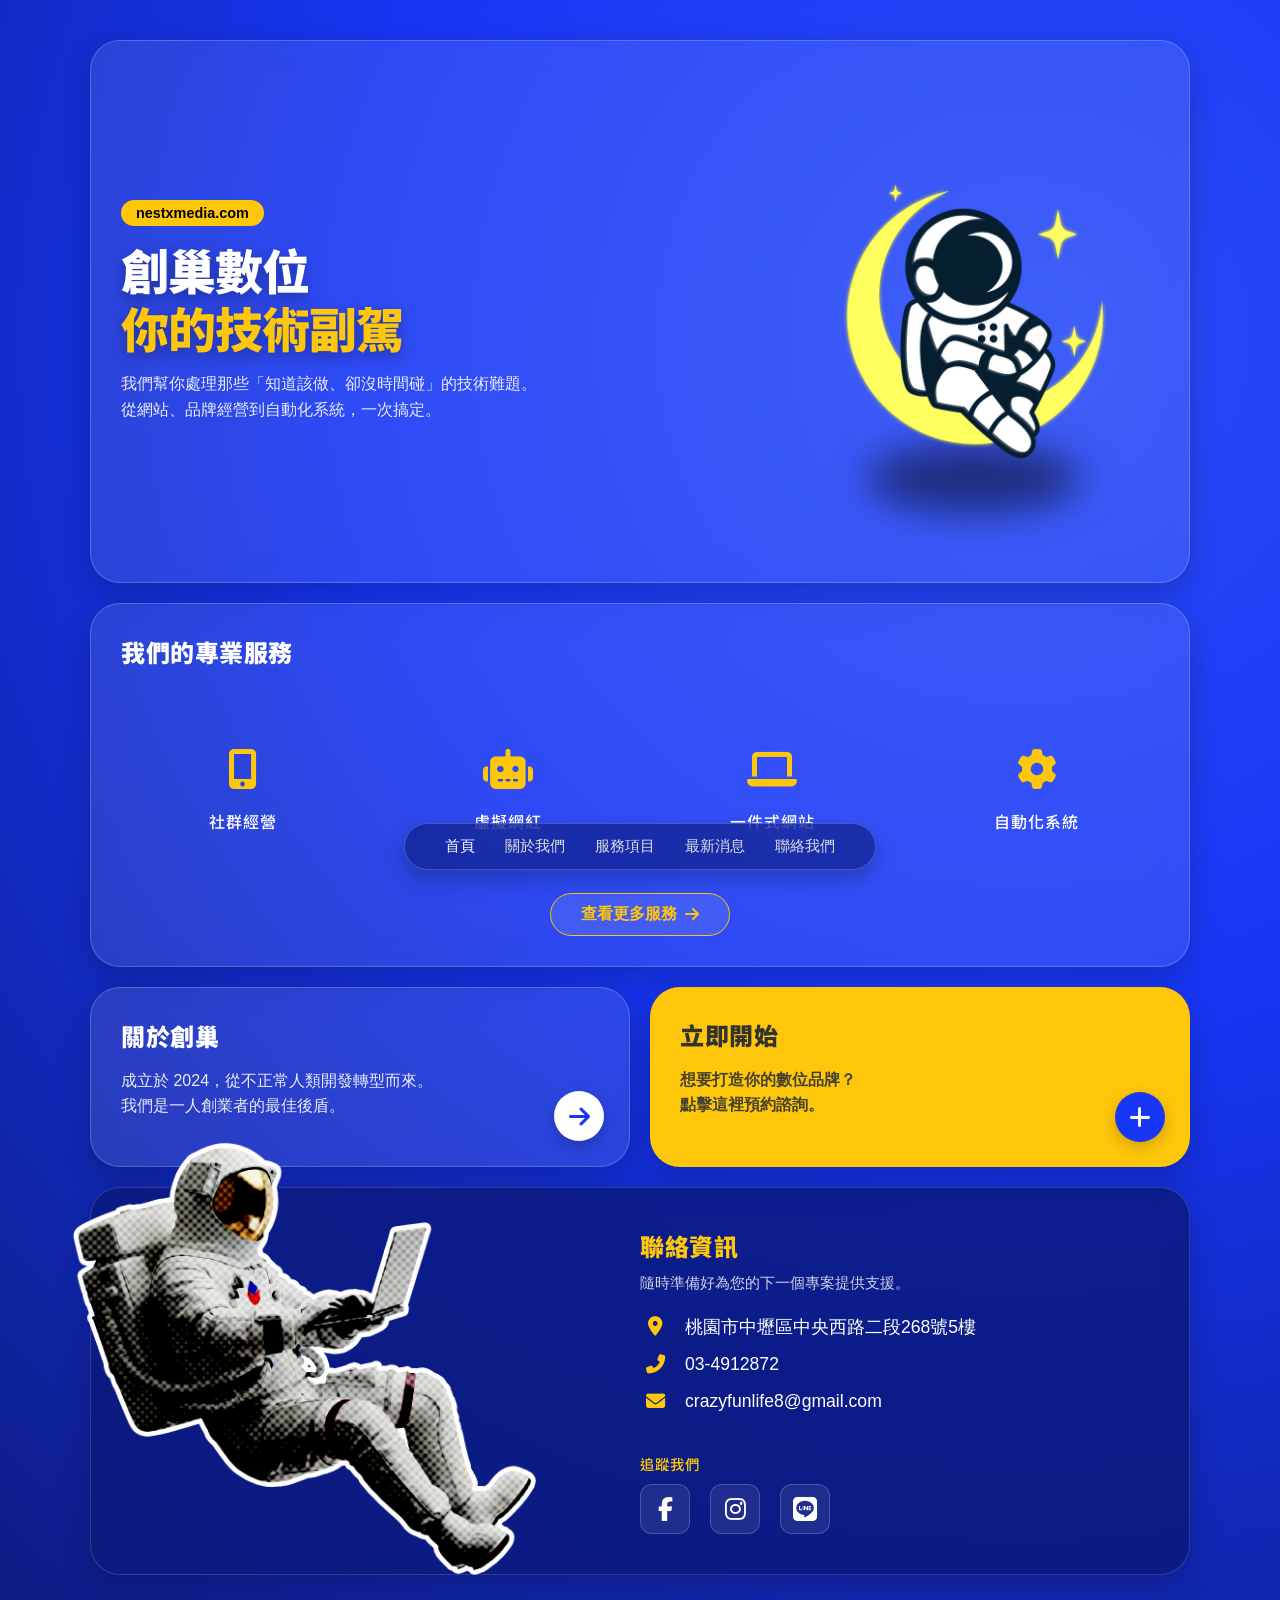
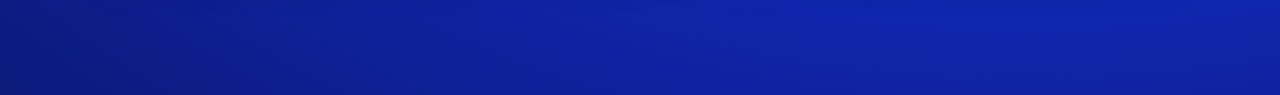
==== index.html @ 47470624 "add icon" ====
<!DOCTYPE html>
<html lang="zh-TW">
<head>
    <meta charset="UTF-8">
    <meta name="viewport" content="width=device-width, initial-scale=1.0">
    <title>創巢數位 | 你的技術副駕</title>
    
    <link rel="stylesheet" href="https://cdnjs.cloudflare.com/ajax/libs/font-awesome/6.4.0/css/all.min.css">
    <link rel="icon" href="image/icon.png" sizes="16x16">
    <link rel="apple-touch-icon" href="image/icon.png">
    <meta name="msapplication-TileImage" content="image/icon.png">
    <link rel="preconnect" href="https://fonts.googleapis.com">
    <link rel="preconnect" href="https://fonts.gstatic.com" crossorigin>
    <link href="https://fonts.googleapis.com/css2?family=Noto+Sans+TC:wght@400;500;900&display=swap" rel="stylesheet">
    <link rel="stylesheet" href="CSS/index.css">
    <script type="application/ld+json">
        {
        "@context": "https://schema.org",
        "@type": "Organization",
        "name": "NestX Media",
        "url": "https://www.nestxmedia.com",
        "logo": "https://www.nestxmedia.com/images/logo.png",
        "description": "創巢數位行銷，專業媒體製作與數位方案開發",
        "contactPoint": {
            "@type": "ContactPoint",
            "telephone": "+886-xxx-xxx-xxx",
            "contactType": "customer service"
            }
        }
    </script>
</head>
<body>

    <div class="bento-container">
        
        <div class="card hero-card">
            <div class="hero-text-content">
                <span class="tag">nestxmedia.com</span>
                <h1>創巢數位<br><span>你的技術副駕</span></h1>
                <p>
                    我們幫你處理那些「知道該做、卻沒時間碰」的技術難題。<br>
                    從網站、品牌經營到自動化系統，一次搞定。
                </p>
            </div>
            <img src="image/logo.webp" alt="創巢太空人" class="main-mascot">
        </div>

        <div class="card services-card">
            <div class="services-title">
                <h3>我們的專業服務</h3>
            </div>
            
            <div class="services-grid">
                
                <a href="social.html" class="service-item">
                    <div class="icon-box">
                        <i class="default-icon fas fa-mobile-alt"></i>
                        <i class="hover-icon fas fa-money-bill-wave"></i>
                    </div>
                    <h4>社群經營</h4>
                </a>

                <a href="virtual.html" class="service-item">
                    <div class="icon-box">
                        <i class="default-icon fas fa-robot"></i>
                        <i class="hover-icon fas fa-user-astronaut"></i>
                    </div>
                    <h4>虛擬網紅</h4>
                </a>

                <a href="website.html" class="service-item">
                    <div class="icon-box">
                        <i class="default-icon fas fa-laptop"></i>
                        <i class="hover-icon fas fa-window-maximize"></i>
                    </div>
                    <h4>一件式網站</h4>
                </a>

                <a href="system.html" class="service-item">
                    <div class="icon-box">
                        <i class="default-icon fas fa-cog"></i>
                        <i class="hover-icon fas fa-cogs"></i>
                    </div>
                    <h4>自動化系統</h4>
                </a>

            </div>
            
            <a href="services.html" class="btn-view-more">查看更多服務 <i class="fas fa-arrow-right"></i></a>
        </div>

        <div class="card about-card">
            <h3>關於創巢</h3>
            <p>成立於 2024，從不正常人類開發轉型而來。<br>我們是一人創業者的最佳後盾。</p>
            <a href="about.html" class="btn-circle"><i class="fas fa-arrow-right"></i></a>
        </div>

        <div class="card contact-cta-card">
            <h3>立即開始</h3>
            <p style="color:#333; font-weight:600;">想要打造你的數位品牌？<br>點擊這裡預約諮詢。</p>
            <a href="https://line.me/R/ti/p/@604vqsva" class="btn-circle" style="background:#1736F5; color:#fff;">
                <i class="fas fa-plus"></i>
            </a>
        </div>

        <div class="card footer-contact">
            <img src="image/astronaut_07.png" alt="創巢太空人操作電腦" class="corner-astronaut">

            <div class="footer-content-wrapper">
                
                <div class="footer-text-group">
                    <h3 style="color:var(--accent-yellow); margin-bottom: 8px;">聯絡資訊</h3>
                    <p style="opacity: 0.8; margin-bottom: 20px; font-size: 0.95rem;">隨時準備好為您的下一個專案提供支援。</p>
                    
                    <ul class="contact-list">
                        <li>
                            <i class="fas fa-map-marker-alt"></i> 
                            <span>桃園市中壢區中央西路二段268號5樓</span>
                        </li>
                        <li>
                            <i class="fas fa-phone-alt"></i> 
                            <a href="tel:03-4912872">03-4912872</a>
                        </li>
                        <li>
                            <i class="fas fa-envelope"></i> 
                            <a href="mailto:crazyfunlife8@gmail.com">crazyfunlife8@gmail.com</a>
                        </li>
                    </ul>
                </div>

                <div class="footer-social-group">
                    <h4 style="font-weight: 500; font-size: 0.9rem; color: var(--accent-yellow); margin-bottom: 10px; display:block;">追蹤我們</h4>
                    <div class="social-links">
                        <a href="https://www.facebook.com/nest.x.24/" target="_blank" class="social-btn fb" title="Facebook">
                            <i class="fab fa-facebook-f"></i>
                        </a>
                        <a href="https://www.instagram.com/e04boss_/" target="_blank" class="social-btn ig" title="Instagram">
                            <i class="fab fa-instagram"></i>
                        </a>
                        <a href="https://line.me/R/ti/p/@604vqsva" target="_blank" class="social-btn line" title="LINE">
                            <i class="fab fa-line"></i>
                        </a>
                    </div>
                </div>

            </div>
        </div>

    </div>

    <nav class="dock-nav">
        <a href="index.html" class="active">首頁</a>
        
        <a href="about.html">關於我們</a>
        <a href="services.html">服務項目</a>
        <a href="news.html">最新消息</a>
        <a href="contact.html">聯絡我們</a>
    </nav>

</body>
</html>
---- CSS/index.css ----
/* --- 1. 核心設定 --- */
:root {
    --brand-blue: #1736F5;      /* 你的品牌藍 */
    --brand-dark: #0b1a7a;      /* 深藍陰影用 */
    --accent-yellow: #FFC709;   /* 你的品牌黃 */
    --card-bg: rgba(255, 255, 255, 0.1); /* 玻璃質感背景 */
    --card-border: rgba(255, 255, 255, 0.2);
    --text-white: #ffffff;
    --text-gray: #DEDEDE;
}

* { box-sizing: border-box; margin: 0; padding: 0; }

body {
    background-color: var(--brand-blue);
    background-image: radial-gradient(circle at 80% 20%, #2a4df8 0%, var(--brand-blue) 40%, var(--brand-dark) 100%);
    font-family: 'PingFang TC', 'Microsoft JhengHei', sans-serif;
    color: var(--text-white);
    min-height: 100vh;
    padding: 20px;
    display: flex;
    justify-content: center;
    align-items: flex-start;
    padding-bottom: 120px; 
    overflow-x: hidden; 
}

/* --- 2. Bento Grid 佈局 --- */
.bento-container {
    display: grid;
    grid-template-columns: repeat(4, 1fr); 
    grid-auto-rows: minmax(180px, auto);
    gap: 20px;
    width: 100%;
    max-width: 1100px;
    margin-top: 20px;
}

.card {
    background: var(--card-bg);
    backdrop-filter: blur(15px);
    -webkit-backdrop-filter: blur(15px);
    border: 1px solid var(--card-border);
    border-radius: 30px;
    padding: 30px;
    position: relative;
    overflow: hidden; 
    box-shadow: 0 10px 30px rgba(0,0,0,0.2);
    transition: transform 0.3s, box-shadow 0.3s;
}

.card:hover { 
    transform: translateY(-5px);
    box-shadow: 0 15px 35px rgba(0,0,0,0.3);
}

/* --- 3. 個別區塊設定 --- */
.hero-card {
    grid-column: span 4;
    grid-row: span 2;
    display: flex;
    justify-content: space-between;
    align-items: center;
    padding-right: 0;
    overflow: visible; 
    min-height: 400px;
}

.hero-text-content {
    flex: 1;
    padding-right: 20px;
    z-index: 2;
}

.services-card {
    grid-column: span 4;
    display: flex;
    flex-direction: column;
    align-items: center;
    gap: 20px;
}

/* [修改] 標題區塊設定：增加下方間距，讓 icon 往下移 */
.services-title {
    width: 100%;
    text-align: left;
    margin-bottom: 40px; /* 從 10px 增加到 40px */
}

/* [修改] 服務項目網格設定：改用 Grid 以便對齊 */
.services-grid {
    display: grid; /* 改用 Grid */
    grid-template-columns: repeat(4, 1fr); /* 強制 4 欄等寬 */
    gap: 20px;
    width: 100%;
    justify-content: center; /* 讓整個網格置中 */
    align-items: flex-start;
    margin-bottom: 30px; /* 增加底部間距，與按鈕分開 */
}

.about-card { grid-column: span 2; }
.contact-cta-card { 
    grid-column: span 2; 
    background: var(--accent-yellow); 
    color: #333; 
    border: none;
}

/* --- 4. 動畫與圖片 --- */
@keyframes subtle-float {
    0%, 100% { transform: translateY(0) rotate(0deg); }
    50% { transform: translateY(-15px) rotate(1deg); }
}

.main-mascot {
    flex: 1;
    max-width: 50%;
    height: 120%;
    object-fit: contain;
    object-position: center right;
    transform-origin: center center;
    animation: subtle-float 6s ease-in-out infinite;
    pointer-events: none;
    margin-right: -5%; 
    margin-top: -5%;
}

/* --- 5. 字體設定 (重點修改區) --- */

/* H1 主標題 (維持特粗) */
h1 { 
    font-family: 'Noto Sans TC', sans-serif; 
    font-weight: 900; 
    font-size: 3rem; 
    line-height: 1.2; 
    text-shadow: 0 5px 15px rgba(0,0,0,0.3); 
    margin: 15px 0; 
    letter-spacing: -1px; 
}
h1 span { color: var(--accent-yellow); }

/* H3 區塊標題 (維持特粗) */
h3 { 
    font-family: 'Noto Sans TC', sans-serif; 
    font-weight: 900;
    font-size: 1.5rem; 
    margin-bottom: 15px; 
    letter-spacing: 0.5px;
}

/* H4 小標題 (服務項目：社群/網紅/網站/系統) - 修改為不粗 */
h4 {
    font-family: 'Noto Sans TC', sans-serif;
    font-weight: 500; /* 改成 500 (中等) 或 400 (一般) */
    letter-spacing: 1px; /* 增加一點字距讓細字更有質感 */
}

p { line-height: 1.6; opacity: 0.9; font-size: 1rem; }

.tag {
    background: var(--accent-yellow);
    color: #000;
    padding: 5px 15px;
    border-radius: 20px;
    font-weight: bold;
    font-size: 0.9rem;
    display: inline-block;
}

/* 圓形按鈕 */
.btn-circle {
    width: 50px; height: 50px;
    border-radius: 50%;
    background: #fff;
    color: var(--brand-blue);
    display: flex;
    align-items: center;
    justify-content: center;
    font-size: 1.5rem;
    text-decoration: none;
    position: absolute;
    bottom: 25px;
    right: 25px;
    box-shadow: 0 5px 15px rgba(0,0,0,0.2);
    transition: transform 0.3s;
}
.btn-circle i { display: block; line-height: inherit; }
.btn-circle:hover { transform: scale(1.1); }


/* --- 服務項目 Icon 切換特效 --- */
/* [修改] 項目設定：填滿格子並置中 */
.service-item {
    text-align: center;
    cursor: pointer;
    width: 100%;      /* 填滿 Grid 的一格 */
    display: flex;    /* 彈性盒模型 */
    flex-direction: column; /* 垂直排列 (圖在上字在下) */
    align-items: center;    /* 水平置中 */
    text-decoration: none;  /* 移除超連結底線 */
    color: inherit;         /* 繼承文字顏色 */
}

.icon-box {
    font-size: 2.5rem;
    margin-bottom: 15px;
    height: 50px;
    display: flex;
    align-items: center;
    justify-content: center;
    position: relative;
    color: var(--accent-yellow);
    transition: all 0.3s ease;
}
.icon-box i {
    position: absolute;
    transition: all 0.4s cubic-bezier(0.175, 0.885, 0.32, 1.275);
}

.icon-box .hover-icon { opacity: 0; transform: scale(0.5) rotate(-30deg); }
.icon-box .default-icon { opacity: 1; transform: scale(1) rotate(0deg); }

.service-item:hover .icon-box .hover-icon { opacity: 1; transform: scale(1.1) rotate(0deg); color: #fff; }
.service-item:hover .icon-box .default-icon { opacity: 0; transform: scale(0.5) rotate(30deg); }
.service-item:hover h4 { color: var(--accent-yellow); }

.service-item h4 { transition: color 0.3s; }

.btn-view-more {
    margin-top: 10px;
    padding: 10px 30px;
    background: rgba(255,255,255,0.1);
    border: 1px solid var(--accent-yellow);
    color: var(--accent-yellow);
    border-radius: 25px;
    text-decoration: none;
    font-weight: bold;
    transition: all 0.3s;
    display: inline-flex;
    align-items: center;
    gap: 8px;
}
.btn-view-more:hover {
    background: var(--accent-yellow);
    color: var(--brand-blue);
}

/* --- 6. 底部聯絡資訊區塊 --- */
.footer-contact {
    grid-column: span 4;
    background: rgba(11, 26, 122, 0.8);
    border: 1px solid rgba(255, 255, 255, 0.15);
    position: relative; 
    overflow: visible; 
    display: flex;
    justify-content: flex-end; 
    align-items: center;
    padding: 0; 
    min-height: 280px; 
}

.corner-astronaut {
    position: absolute;
    left: -5%;    
    bottom: -15%; 
    height: 135%; 
    width: auto;
    object-fit: contain;
    z-index: 2;    
    animation: subtle-float 6s ease-in-out infinite;
}

.footer-content-wrapper {
    width: 50%; 
    padding: 40px 50px 40px 0; 
    z-index: 3; 
    display: flex;
    flex-direction: column;
    align-items: flex-start; 
    justify-content: center;
    gap: 25px; 
}

.footer-text-group {
    display: flex;
    flex-direction: column;
    align-items: flex-start;
    width: 100%;
}

.contact-list {
    list-style: none;
    width: 100%;
    margin-top: 0; 
}

.contact-list li {
    margin-bottom: 15px;
    display: flex;
    align-items: center;
    font-size: 1.1rem;
    color: var(--text-white);
}

.contact-list i {
    color: var(--accent-yellow);
    width: 30px; 
    text-align: center;
    font-size: 1.2rem;
    margin-right: 15px;
}

.contact-list a { 
    color: var(--text-white); 
    text-decoration: none; 
    transition: 0.3s; 
    border-bottom: 1px solid transparent;
}
.contact-list a:hover { 
    color: var(--accent-yellow); 
    border-color: var(--accent-yellow);
}

.footer-social-group {
    padding-top: 0; 
    width: 100%;
}

.social-links { 
    display: flex; 
    gap: 20px; 
    justify-content: flex-start;
}

.social-btn {
    width: 50px; height: 50px;
    border-radius: 12px;
    background: rgba(255,255,255,0.08);
    color: #fff;
    display: flex; justify-content: center; align-items: center;
    font-size: 1.5rem;
    text-decoration: none;
    border: 1px solid rgba(255,255,255,0.2);
    transition: all 0.3s ease;
}
.social-btn:hover { transform: translateY(-5px); }
.social-btn.fb:hover { background: #1877F2; border-color: #1877F2; box-shadow: 0 0 15px rgba(24, 119, 242, 0.6); }
.social-btn.ig:hover { background: linear-gradient(45deg, #f09433 0%,#e6683c 25%,#dc2743 50%,#cc2366 75%,#bc1888 100%); border-color: transparent; box-shadow: 0 0 15px rgba(220, 39, 67, 0.6); }
.social-btn.line:hover { background: #00C300; border-color: #00C300; box-shadow: 0 0 15px rgba(0, 195, 0, 0.6); }

/* --- 導覽列 --- */
.dock-nav {
    position: fixed;
    bottom: 30px;
    left: 50%;
    transform: translateX(-50%);
    background: rgba(11, 26, 122, 0.6);
    backdrop-filter: blur(20px);
    padding: 12px 40px;
    border-radius: 50px;
    display: flex;
    gap: 30px;
    border: 1px solid rgba(255,255,255,0.2);
    z-index: 100;
    box-shadow: 0 10px 20px rgba(0,0,0,0.2);
}
.dock-nav a { 
    text-decoration: none; 
    color: var(--text-gray); 
    font-weight: 500; 
    transition: all 0.3s; 
    font-size: 0.95rem;
    position: relative;
}
.dock-nav a:hover, .dock-nav a.active { color: var(--text-white); }
.dock-nav a::after {
    content: '';
    position: absolute;
    bottom: -5px;
    left: 50%;
    width: 0;
    height: 2px;
    background: var(--accent-yellow);
    transition: all 0.3s ease-out;
    transform: translateX(-50%);
}
.dock-nav a:hover::after { width: 80%; }


/* --- RWD 手機版調整 --- */
@media (max-width: 768px) {
    body { padding-bottom: 100px; align-items: flex-start; }
    .bento-container { grid-template-columns: 1fr; grid-auto-rows: auto; gap: 15px; }
    
    .hero-card { 
        /* grid-column: span 1;  */
        flex-direction: column-reverse; 
        text-align: center; 
        padding: 30px 20px;
        min-height: auto;
    }
    .hero-text-content { padding-right: 0; }
    .main-mascot { 
        max-width: 70%; 
        height: auto; 
        margin: 0 0 20px 0; 
        object-position: center;
    }
    h1 { font-size: 2.2rem; }

    .services-card { padding: 25px; }
    
    /* [修改] 手機版服務網格：改成 2x2 */
    .services-grid { 
        grid-template-columns: repeat(2, 1fr); 
        gap: 30px; 
    }
    .service-item { width: 100%; } /* 確保手機版也填滿 */

    .about-card, .contact-cta-card { grid-column: span 4; min-height: 200px; }

    /* 手機版 Footer 調整 */
    .footer-contact {
        flex-direction: column;
        min-height: auto;
        padding-bottom: 0;
        overflow: visible; 
    }

    .corner-astronaut {
        position: relative;
        width: 90%;
        height: auto;
        left: auto;
        bottom: auto;
        margin-top: -30px; 
        margin-bottom: 10px;
        animation: subtle-float 6s ease-in-out infinite;
    }

    .footer-content-wrapper {
        width: 100%;
        padding: 20px 30px 40px 30px;
        align-items: flex-start;
    }
    
    .contact-list li { font-size: 1rem; }

    .dock-nav { 
        width: 90%; 
        justify-content: space-between; 
        padding: 12px 20px; 
        gap: 10px;
        bottom: 20px;
    }
    .dock-nav a { font-size: 0.85rem; }
}
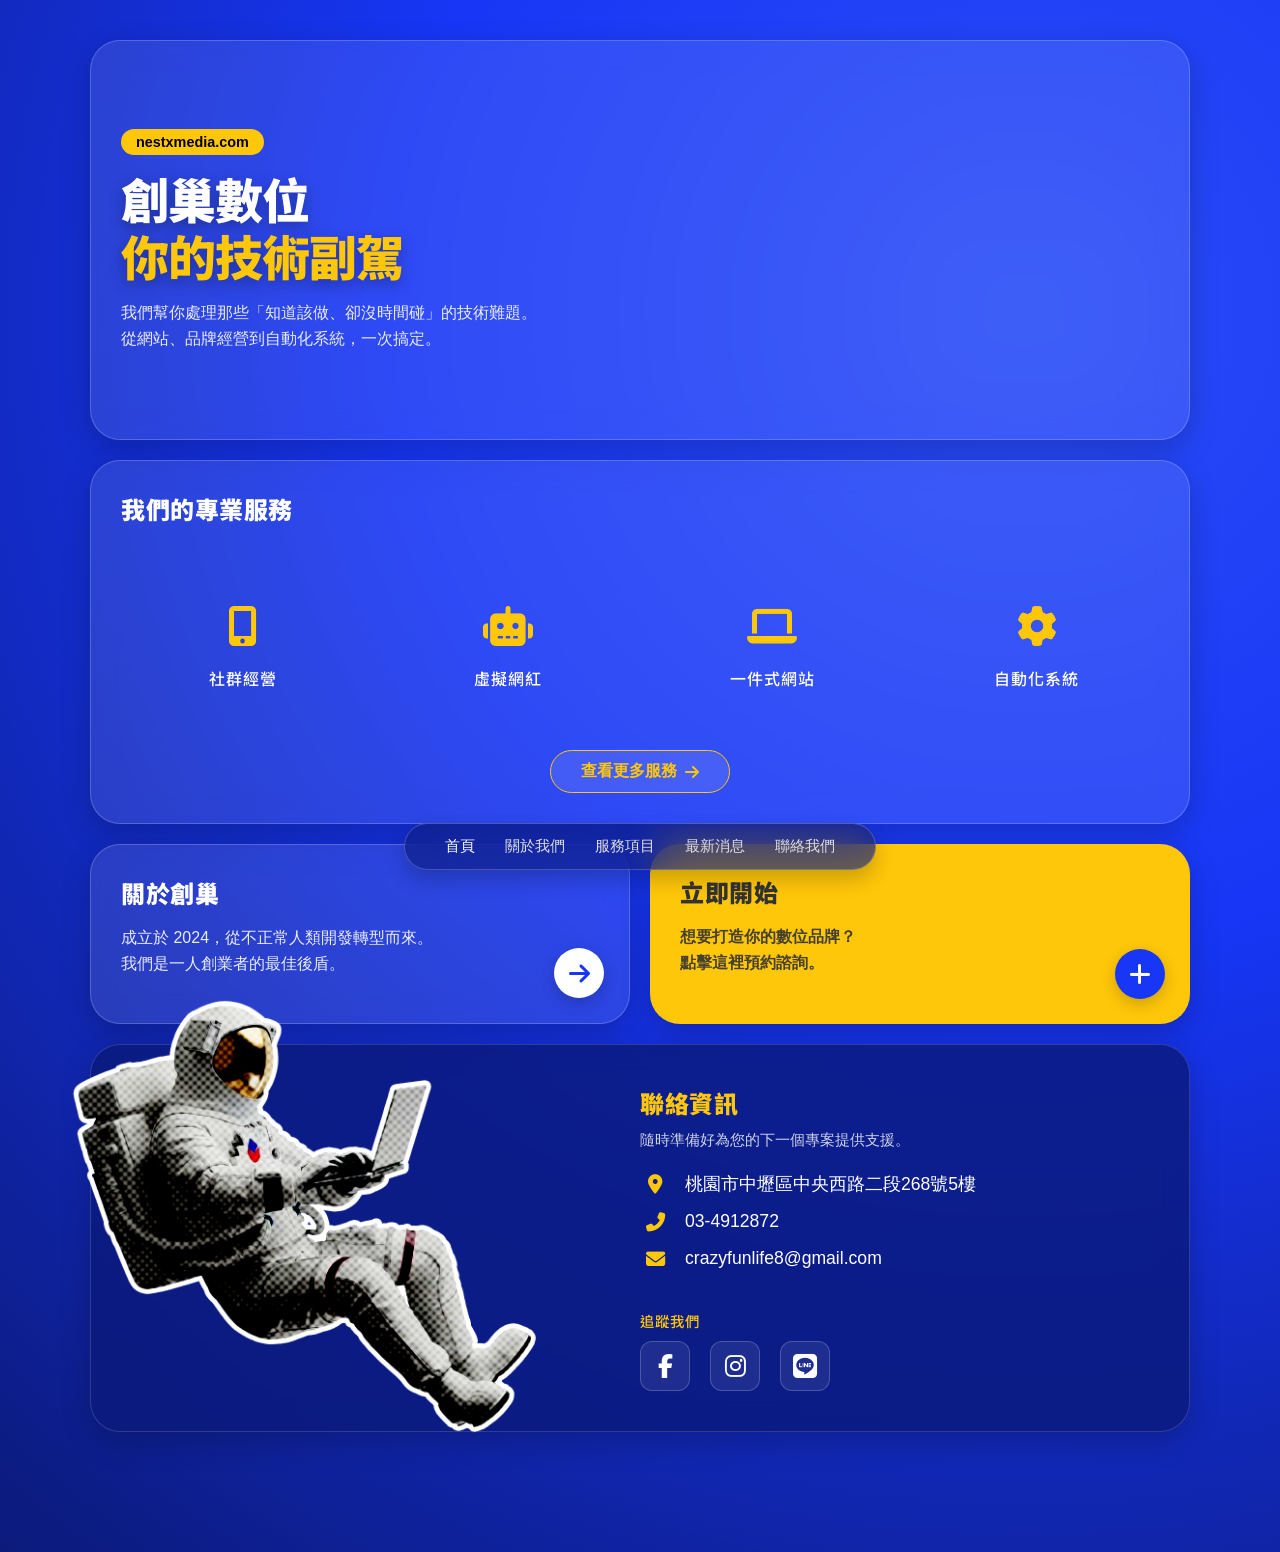
==== commit 6b5cedcb: "del mascot" ====
--- a/index.html
+++ b/index.html
@@ -42,7 +42,7 @@
                     從網站、品牌經營到自動化系統，一次搞定。
                 </p>
             </div>
-            <img src="image/logo.webp" alt="創巢太空人" class="main-mascot">
+            <!-- <img src="image/logo.webp" alt="創巢太空人" class="main-mascot"> -->
         </div>
 
         <div class="card services-card">
--- a/CSS/index.css
+++ b/CSS/index.css
@@ -57,7 +57,6 @@
 /* --- 3. 個別區塊設定 --- */
 .hero-card {
     grid-column: span 4;
-    grid-row: span 2;
     display: flex;
     justify-content: space-between;
     align-items: center;
@@ -107,15 +106,14 @@
 }
 
 /* --- 4. 動畫與圖片 --- */
-@keyframes subtle-float {
+/* @keyframes subtle-float {
     0%, 100% { transform: translateY(0) rotate(0deg); }
     50% { transform: translateY(-15px) rotate(1deg); }
-}
+} */
 
 .main-mascot {
     flex: 1;
     max-width: 50%;
-    height: 120%;
     object-fit: contain;
     object-position: center right;
     transform-origin: center center;
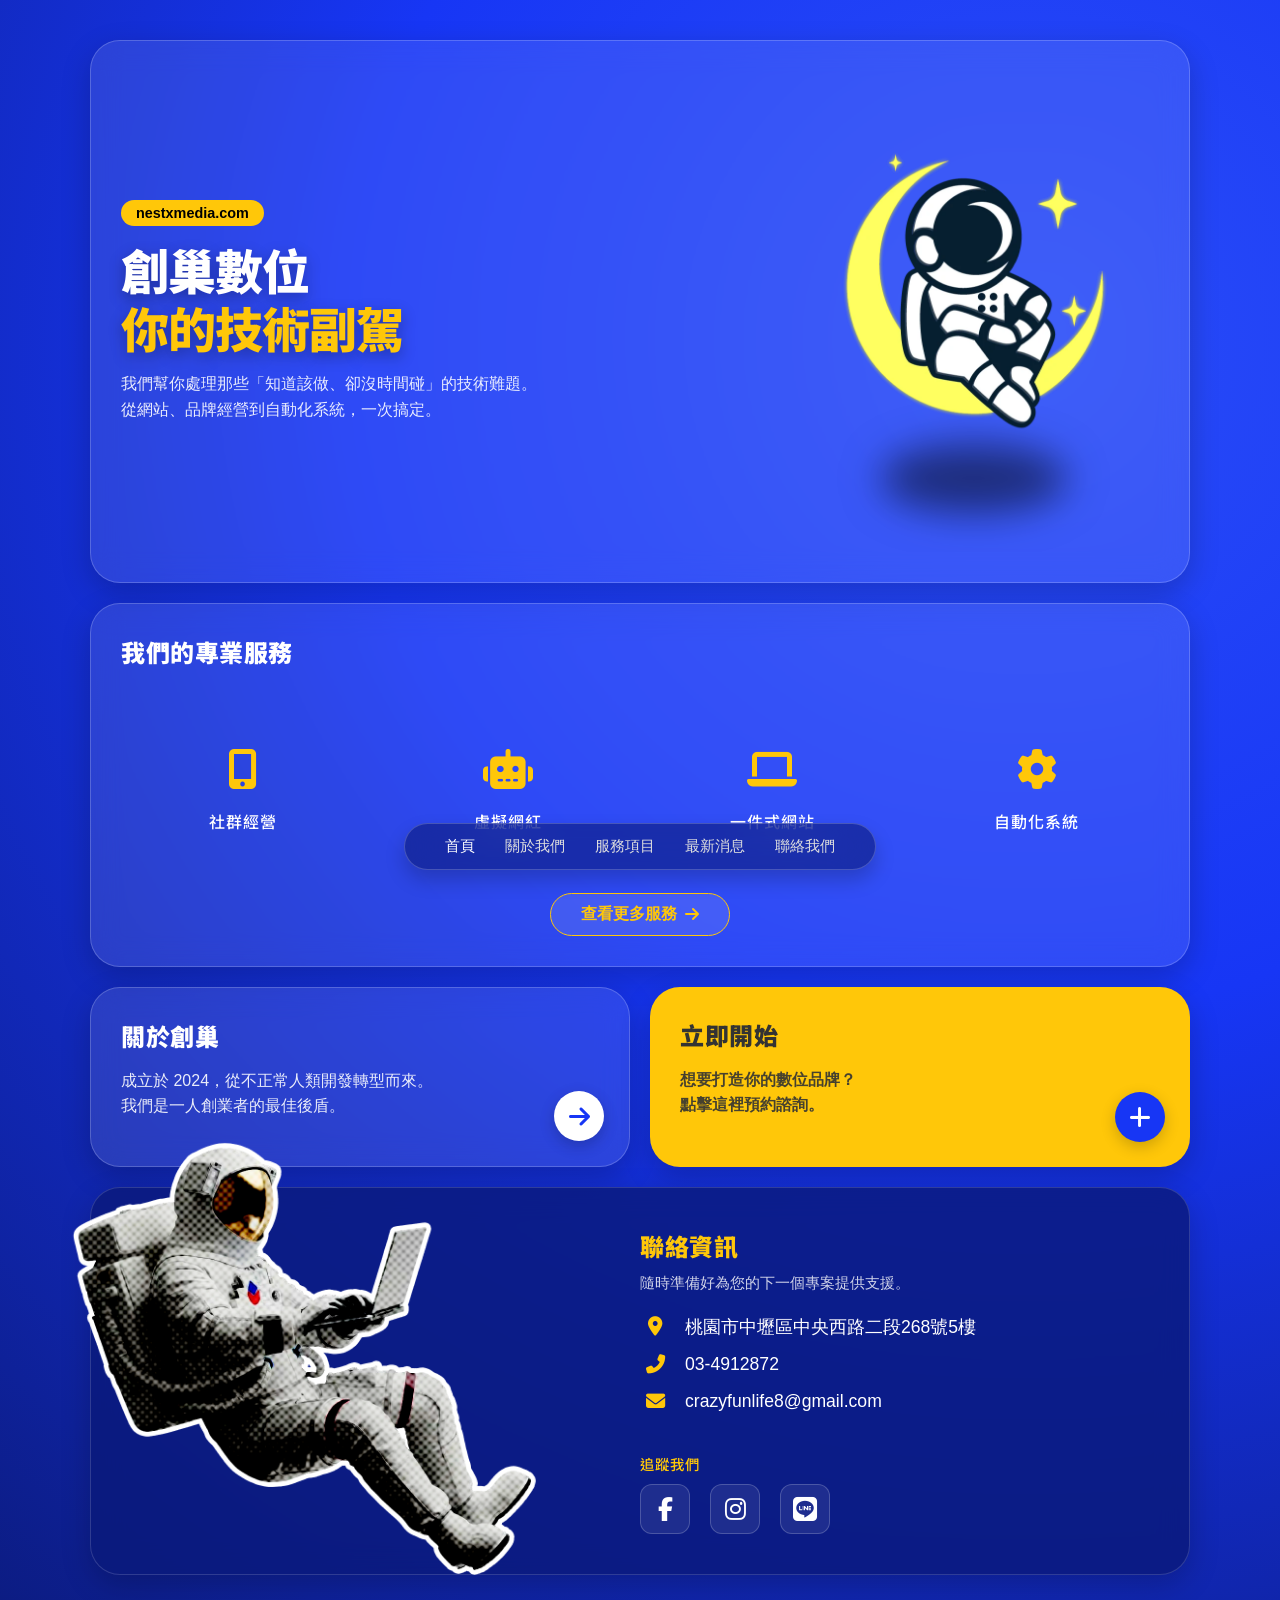
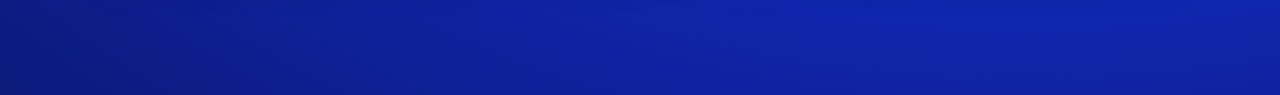
==== commit 30df53de: "add mascot height:0" ====
--- a/index.html
+++ b/index.html
@@ -42,7 +42,7 @@
                     從網站、品牌經營到自動化系統，一次搞定。
                 </p>
             </div>
-            <!-- <img src="image/logo.webp" alt="創巢太空人" class="main-mascot"> -->
+            <img src="image/logo.webp" alt="創巢太空人" class="main-mascot">
         </div>
 
         <div class="card services-card">
--- a/CSS/index.css
+++ b/CSS/index.css
@@ -403,6 +403,7 @@
         height: auto; 
         margin: 0 0 20px 0; 
         object-position: center;
+        height: 0;
     }
     h1 { font-size: 2.2rem; }
 
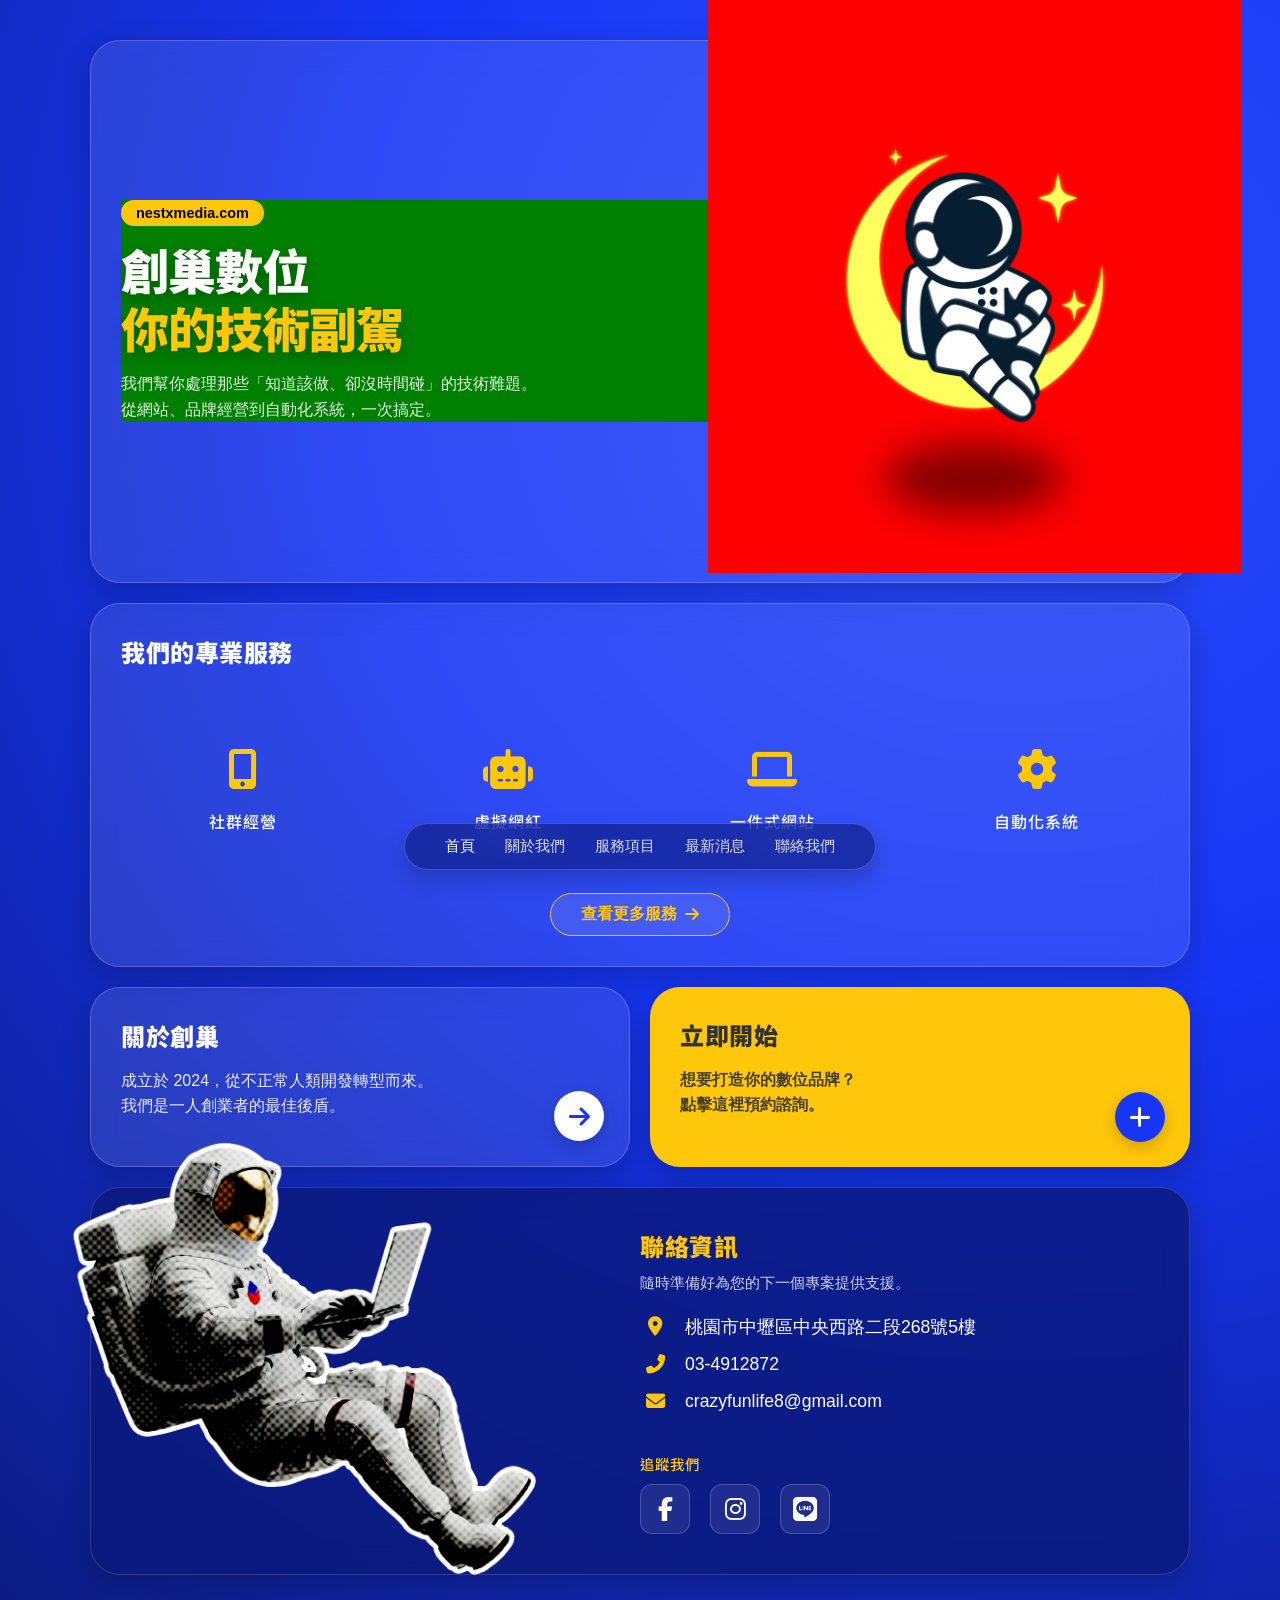
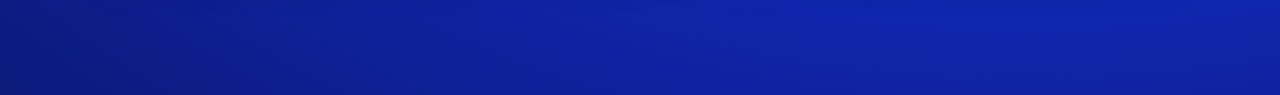
==== commit f9c9cbf4: "add color block" ====
--- a/index.html
+++ b/index.html
@@ -34,7 +34,7 @@
     <div class="bento-container">
         
         <div class="card hero-card">
-            <div class="hero-text-content">
+            <div class="hero-text-content" style="background: green;">
                 <span class="tag">nestxmedia.com</span>
                 <h1>創巢數位<br><span>你的技術副駕</span></h1>
                 <p>
@@ -42,7 +42,7 @@
                     從網站、品牌經營到自動化系統，一次搞定。
                 </p>
             </div>
-            <img src="image/logo.webp" alt="創巢太空人" class="main-mascot">
+            <img src="image/logo.webp" alt="創巢太空人" style="background: red;" class="main-mascot">
         </div>
 
         <div class="card services-card">
--- a/CSS/index.css
+++ b/CSS/index.css
@@ -57,6 +57,7 @@
 /* --- 3. 個別區塊設定 --- */
 .hero-card {
     grid-column: span 4;
+    grid-row: span 2;
     display: flex;
     justify-content: space-between;
     align-items: center;
@@ -106,14 +107,15 @@
 }
 
 /* --- 4. 動畫與圖片 --- */
-/* @keyframes subtle-float {
+@keyframes subtle-float {
     0%, 100% { transform: translateY(0) rotate(0deg); }
     50% { transform: translateY(-15px) rotate(1deg); }
-} */
+}
 
 .main-mascot {
     flex: 1;
     max-width: 50%;
+    height: 120%;
     object-fit: contain;
     object-position: center right;
     transform-origin: center center;
@@ -403,7 +405,6 @@
         height: auto; 
         margin: 0 0 20px 0; 
         object-position: center;
-        height: 0;
     }
     h1 { font-size: 2.2rem; }
 
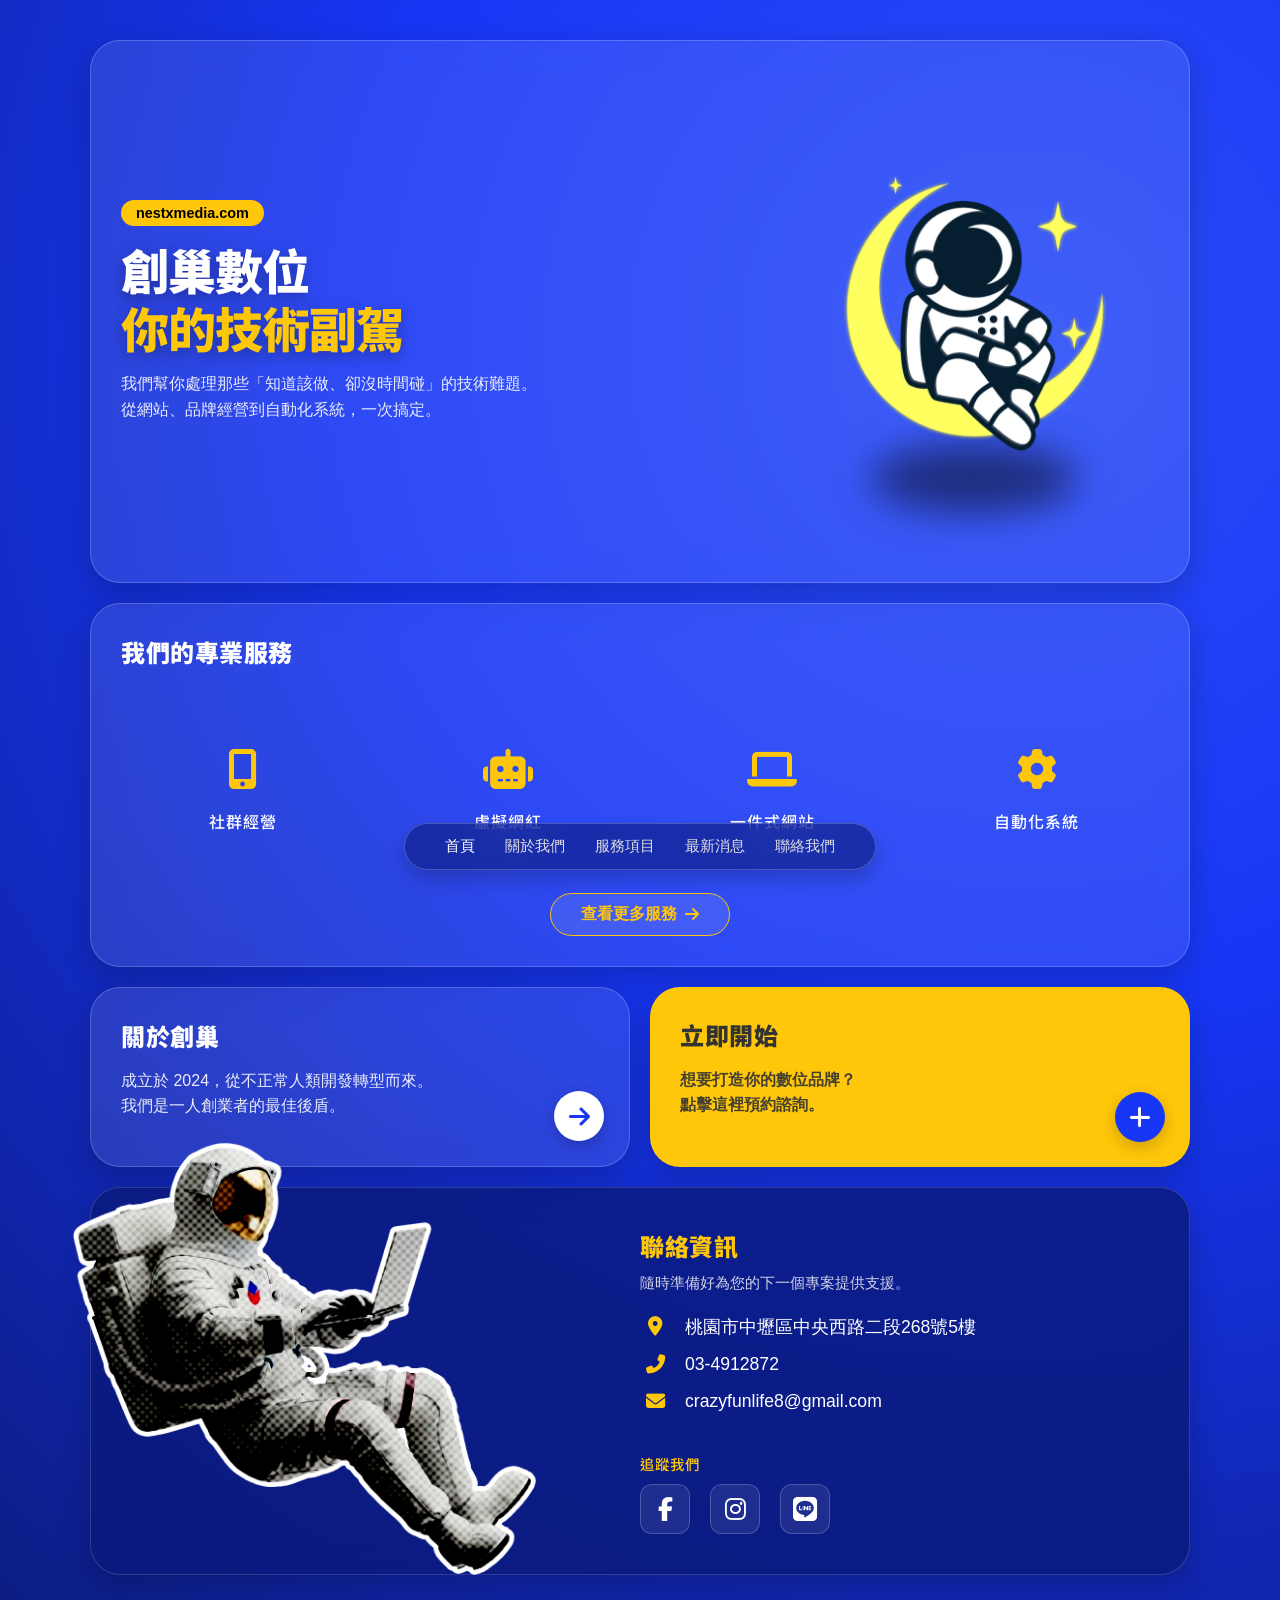
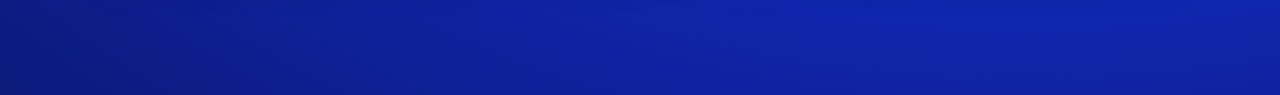
==== commit fddbf4fb: "del hero-card minheight" ====
--- a/index.html
+++ b/index.html
@@ -34,7 +34,7 @@
     <div class="bento-container">
         
         <div class="card hero-card">
-            <div class="hero-text-content" style="background: green;">
+            <div class="hero-text-content">
                 <span class="tag">nestxmedia.com</span>
                 <h1>創巢數位<br><span>你的技術副駕</span></h1>
                 <p>
@@ -42,7 +42,7 @@
                     從網站、品牌經營到自動化系統，一次搞定。
                 </p>
             </div>
-            <img src="image/logo.webp" alt="創巢太空人" style="background: red;" class="main-mascot">
+            <img src="image/logo.webp" alt="創巢太空人" class="main-mascot">
         </div>
 
         <div class="card services-card">
--- a/CSS/index.css
+++ b/CSS/index.css
@@ -57,13 +57,12 @@
 /* --- 3. 個別區塊設定 --- */
 .hero-card {
     grid-column: span 4;
-    grid-row: span 2;
     display: flex;
     justify-content: space-between;
     align-items: center;
     padding-right: 0;
     overflow: visible; 
-    min-height: 400px;
+    /* min-height: 400px; */
 }
 
 .hero-text-content {
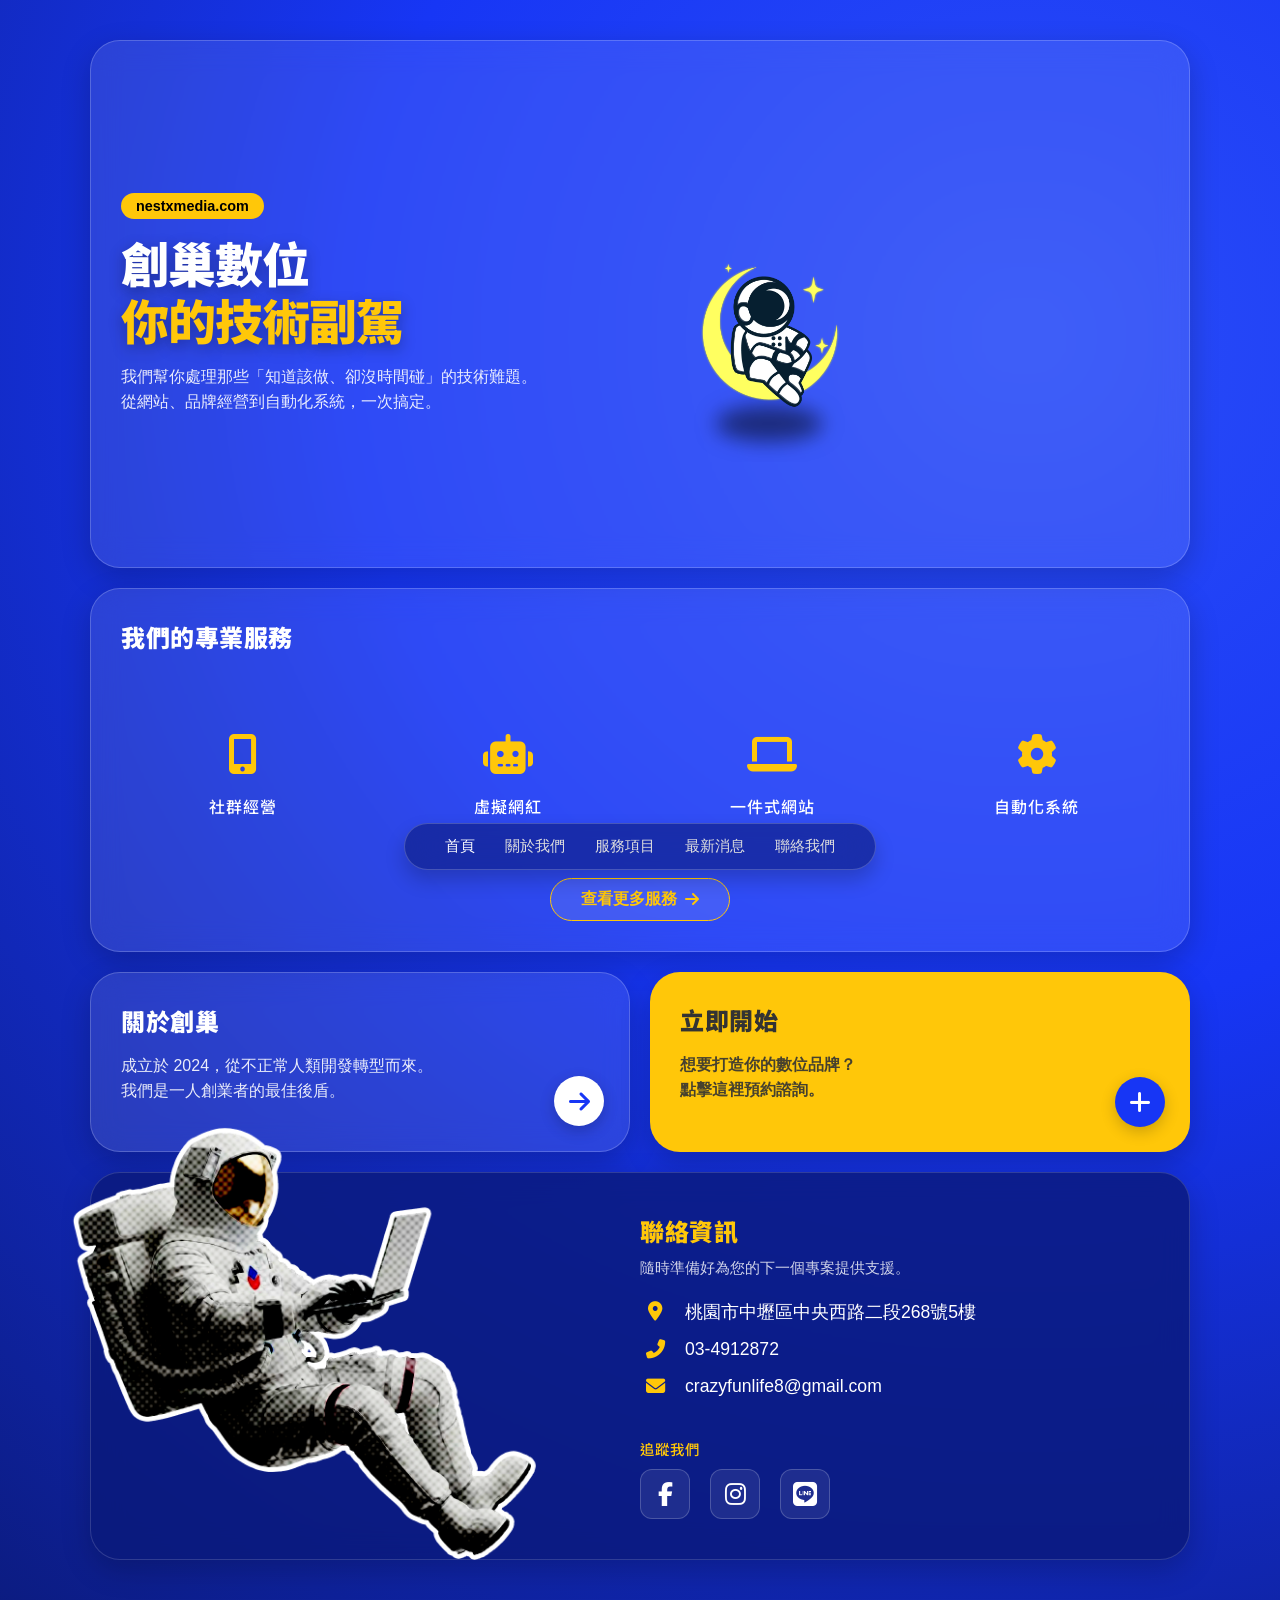
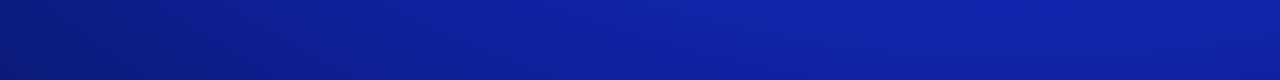
==== commit e89c5190: "block cover mascot" ====
--- a/index.html
+++ b/index.html
@@ -42,7 +42,9 @@
                     從網站、品牌經營到自動化系統，一次搞定。
                 </p>
             </div>
-            <img src="image/logo.webp" alt="創巢太空人" class="main-mascot">
+            <div style="height: 100%;">
+                <img src="image/logo.webp" alt="創巢太空人" class="main-mascot">
+            </div>
         </div>
 
         <div class="card services-card">
--- a/CSS/index.css
+++ b/CSS/index.css
@@ -396,7 +396,7 @@
         flex-direction: column-reverse; 
         text-align: center; 
         padding: 30px 20px;
-        min-height: auto;
+        /* min-height: auto; */
     }
     .hero-text-content { padding-right: 0; }
     .main-mascot { 
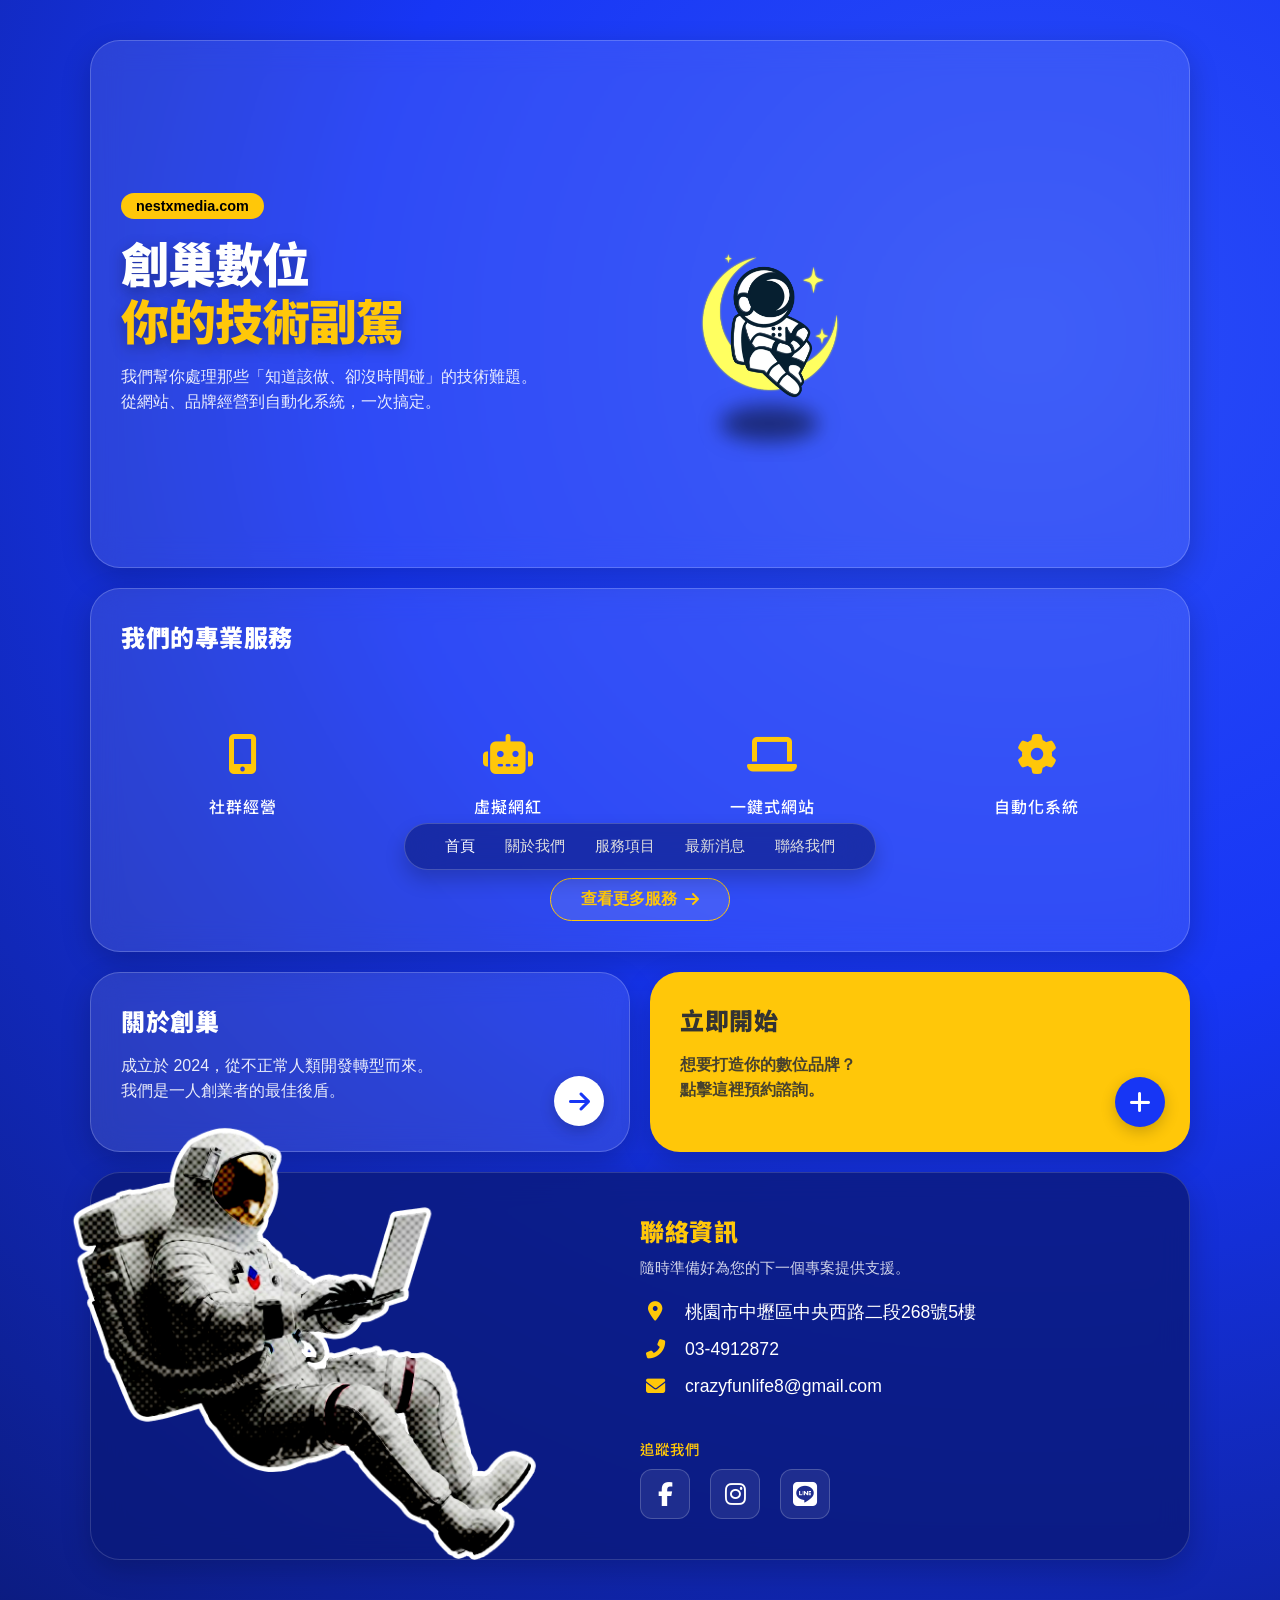
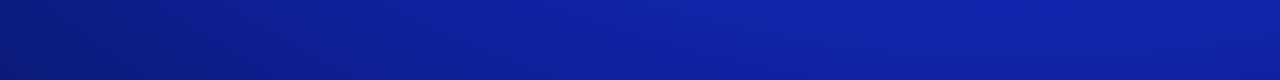
==== commit 39037890: "件 => 鍵" ====
--- a/index.html
+++ b/index.html
@@ -75,7 +75,7 @@
                         <i class="default-icon fas fa-laptop"></i>
                         <i class="hover-icon fas fa-window-maximize"></i>
                     </div>
-                    <h4>一件式網站</h4>
+                    <h4>一鍵式網站</h4>
                 </a>
 
                 <a href="system.html" class="service-item">
--- a/CSS/index.css
+++ b/CSS/index.css
@@ -453,4 +453,16 @@
         bottom: 20px;
     }
     .dock-nav a { font-size: 0.85rem; }
+}
+
+@media (max-width: 363px) {
+    .dock-nav a {
+        font-size: 12px;
+    }
+}
+
+@media (max-width: 331px) {
+    .dock-nav a {
+        font-size: 10px;
+    }
 }
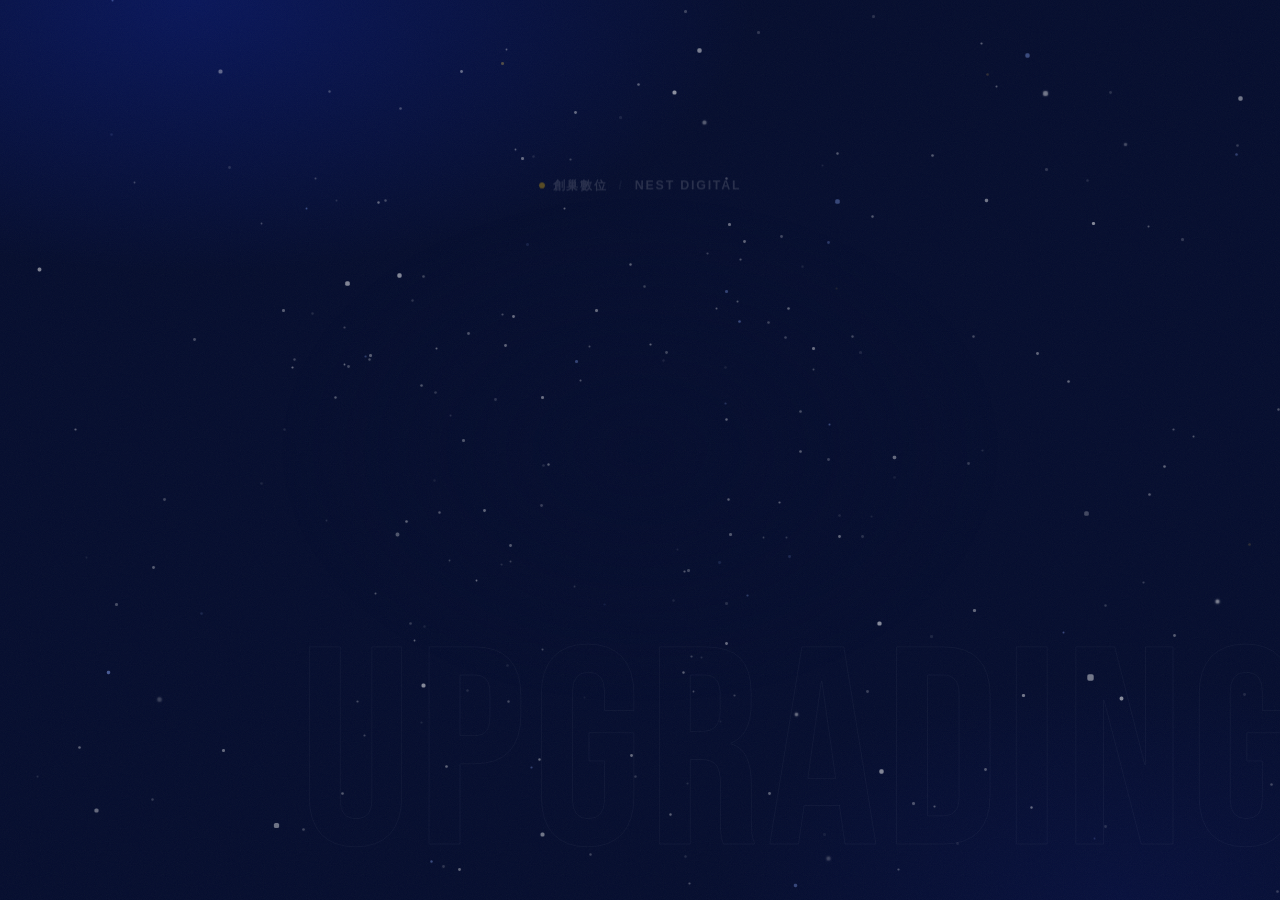
==== commit ae6d2694: "add maintenance.html" ====
--- a/index.html
+++ b/index.html
@@ -3,6 +3,7 @@
 <head>
     <meta charset="UTF-8">
     <meta name="viewport" content="width=device-width, initial-scale=1.0">
+    <meta http-equiv="refresh" content="0; url=maintenance.html">
     <title>創巢數位 | 你的技術副駕</title>
     
     <link rel="stylesheet" href="https://cdnjs.cloudflare.com/ajax/libs/font-awesome/6.4.0/css/all.min.css">
